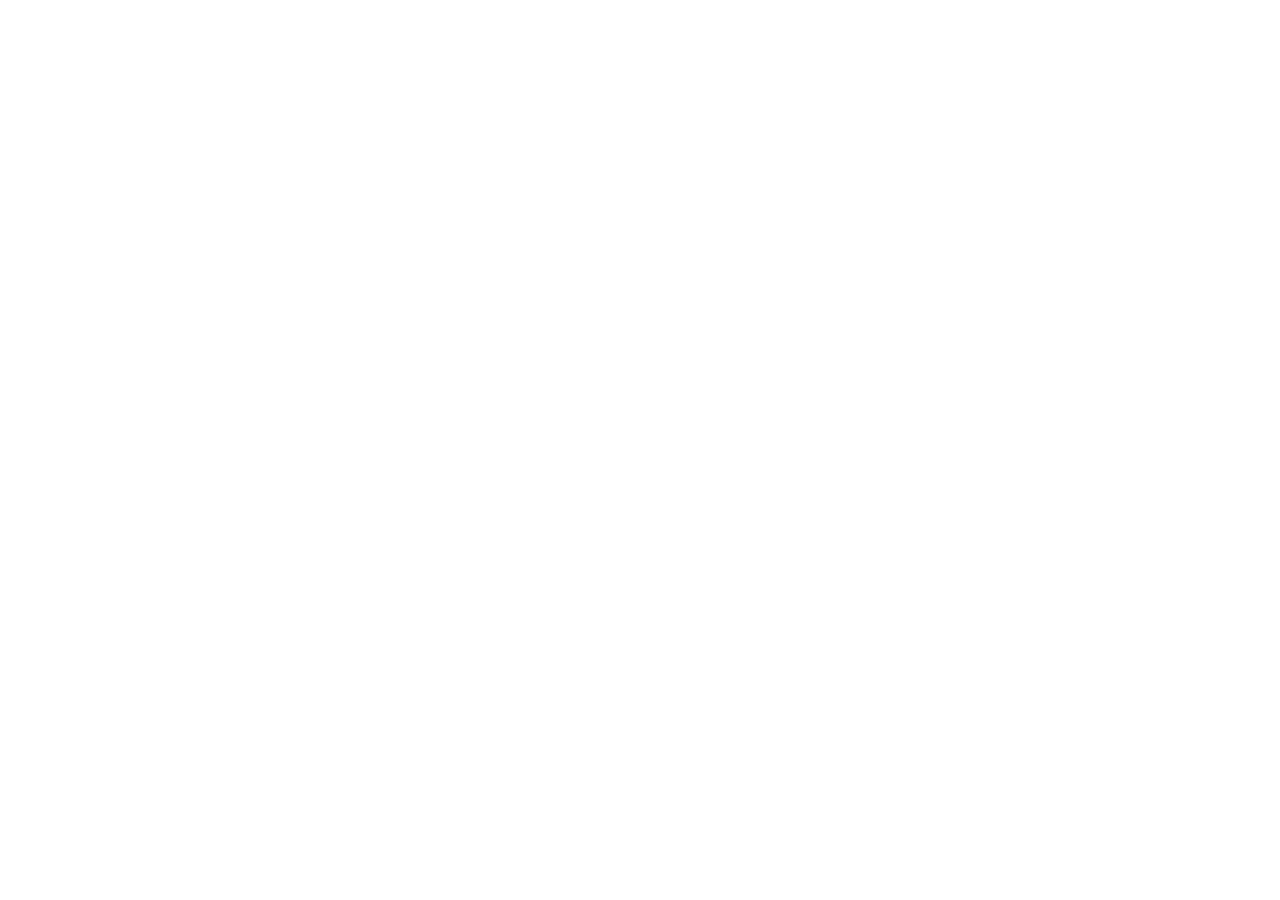
==== docs/index.html @ 8b5d097f "Add files via upload" ====
<!DOCTYPE html>
<html lang="">
  <head>
    <meta charset="UTF-8">
    <link rel="icon" href="/favicon.ico">
    <meta name="viewport" content="width=device-width, initial-scale=1.0">
    <title>Vite App</title>
    <script type="module" crossorigin src="/assets/index-yYYk4JgD.js"></script>
    <link rel="stylesheet" crossorigin href="/assets/index-C8JPGQsf.css">
  </head>
  <body>
    <div id="app"></div>
  </body>
</html>
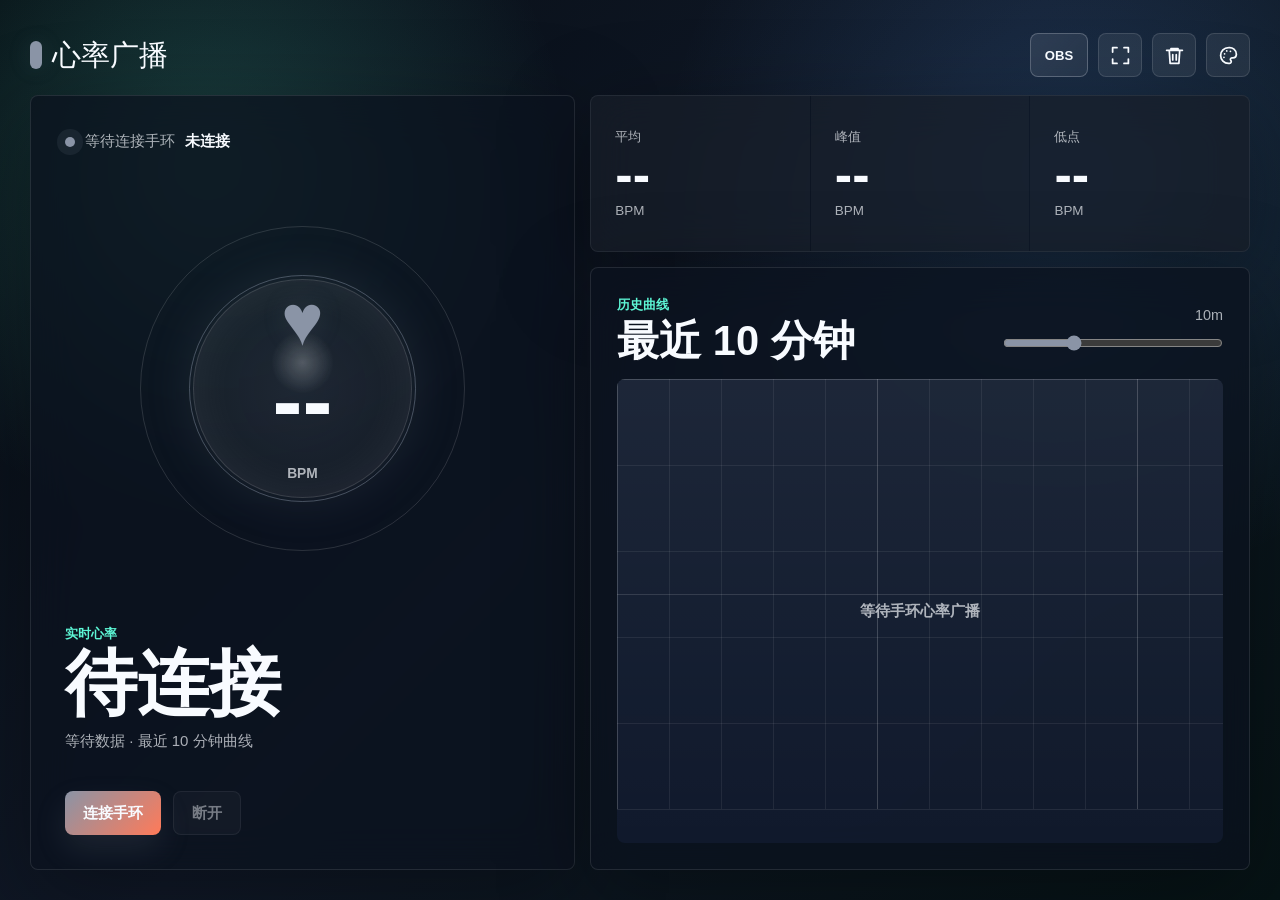
==== commit c2bfc859: "Add files via upload" ====
--- a/docs/index.html
+++ b/docs/index.html
@@ -2,11 +2,11 @@
 <html lang="">
   <head>
     <meta charset="UTF-8">
-    <link rel="icon" href="/favicon.ico">
+    <link rel="icon" href="./favicon.ico">
     <meta name="viewport" content="width=device-width, initial-scale=1.0">
     <title>Vite App</title>
-    <script type="module" crossorigin src="/assets/index-yYYk4JgD.js"></script>
-    <link rel="stylesheet" crossorigin href="/assets/index-C8JPGQsf.css">
+    <script type="module" crossorigin src="./assets/index-B_GvSuzR.js"></script>
+    <link rel="stylesheet" crossorigin href="./assets/index-C8JPGQsf.css">
   </head>
   <body>
     <div id="app"></div>
--- a/docs/assets/index-C8JPGQsf.css
+++ b/docs/assets/index-C8JPGQsf.css
@@ -0,0 +1 @@
+:root{--vt-c-white:#fff;--vt-c-white-soft:#f8f8f8;--vt-c-white-mute:#f2f2f2;--vt-c-black:#181818;--vt-c-black-soft:#222;--vt-c-black-mute:#282828;--vt-c-indigo:#2c3e50;--vt-c-divider-light-1:#3c3c3c4a;--vt-c-divider-light-2:#3c3c3c1f;--vt-c-divider-dark-1:#545454a6;--vt-c-divider-dark-2:#5454547a;--vt-c-text-light-1:var(--vt-c-indigo);--vt-c-text-light-2:#3c3c3ca8;--vt-c-text-dark-1:var(--vt-c-white);--vt-c-text-dark-2:#ebebeba3;--color-background:var(--vt-c-white);--color-background-soft:var(--vt-c-white-soft);--color-background-mute:var(--vt-c-white-mute);--color-border:var(--vt-c-divider-light-2);--color-border-hover:var(--vt-c-divider-light-1);--color-heading:var(--vt-c-text-light-1);--color-text:var(--vt-c-text-light-1);--section-gap:160px}@media (prefers-color-scheme:dark){:root{--color-background:var(--vt-c-black);--color-background-soft:var(--vt-c-black-soft);--color-background-mute:var(--vt-c-black-mute);--color-border:var(--vt-c-divider-dark-2);--color-border-hover:var(--vt-c-divider-dark-1);--color-heading:var(--vt-c-text-dark-1);--color-text:var(--vt-c-text-dark-2)}}*,:before,:after{box-sizing:border-box;margin:0;font-weight:400}body{min-height:100vh;color:var(--color-text);background:var(--color-background);text-rendering:optimizelegibility;-webkit-font-smoothing:antialiased;-moz-osx-font-smoothing:grayscale;font-family:Inter,-apple-system,BlinkMacSystemFont,Segoe UI,Roboto,Oxygen,Ubuntu,Cantarell,Fira Sans,Droid Sans,Helvetica Neue,sans-serif;font-size:15px;line-height:1.6;transition:color .5s,background-color .5s}#app{height:100vh;min-height:0;overflow:hidden}body.obs-transparent-body{background:0 0}body.obs-blue-body{background:#061a3a}.obs-overlay{--obs-accent:#ff224f;width:360px;height:150px;color:var(--obs-accent);grid-template-rows:62px 1fr;padding:10px 14px;display:grid;overflow:hidden}.obs-overlay.tone-green{--obs-accent:#35e38b}.obs-overlay.bg-transparent{background:0 0}.obs-overlay.bg-blue{background-color:#061a3a;background-image:linear-gradient(#ffffff14 1px,#0000 1px),linear-gradient(90deg,#ffffff14 1px,#0000 1px),none;background-position:0 0,0 0,0 0;background-repeat:repeat,repeat,repeat;background-size:24px 24px;background-attachment:scroll,scroll,scroll;background-origin:padding-box,padding-box,padding-box;background-clip:border-box,border-box,border-box}.obs-bpm-row{min-width:0;text-shadow:0 0 8px color-mix(in srgb, var(--obs-accent) 82%, transparent), 0 0 18px color-mix(in srgb, var(--obs-accent) 44%, transparent);align-items:baseline;gap:8px;display:flex}.obs-bpm{font-size:54px;font-weight:900;line-height:1}.obs-unit{letter-spacing:0;font-size:18px;font-weight:900}.obs-line-chart{width:100%;height:78px;overflow:visible}.obs-line-chart polyline{stroke:var(--obs-accent);stroke-width:2px;stroke-linecap:square;stroke-linejoin:miter;vector-effect:non-scaling-stroke;filter:drop-shadow(0 0 8px color-mix(in srgb, var(--obs-accent) 75%, transparent))}.dashboard{--accent:#ff4d6d;--accent-soft:#ff4d6d2e;--secondary:#21c9a7;--ink:#f8fbff;--muted:#f8fbffad;--panel:#0c121ebd;--panel-strong:#121c2fe0;height:100vh;min-height:0;color:var(--ink);background:radial-gradient(circle at 14% 18%,#ff4d6d2e,#0000 28%),radial-gradient(circle at 86% 12%,#21c9a729,#0000 30%),linear-gradient(135deg,#090b12 0%,#111827 48%,#10151c 100%);grid-template-rows:50px minmax(108px,.26fr) minmax(0,1fr);grid-template-columns:minmax(320px,.95fr) minmax(360px,1.15fr);gap:clamp(10px,1.7vh,18px);padding:clamp(12px,2.6vw,30px);display:grid;overflow:hidden}.dashboard.theme-lava{--accent:#ff174d;--accent-soft:#ff174d3d;--secondary:#ff6b81;--panel:#12080cc7;--panel-strong:#1c0a10e6;background:linear-gradient(#ff174d14 1px,#0000 1px) 0 0/42px 42px,linear-gradient(90deg,#ff174d14 1px,#0000 1px) 0 0/42px 42px,radial-gradient(circle at 50% 16%,#ff174d33,#0000 30%),linear-gradient(135deg,#070304 0%,#16070b 46%,#050608 100%)}.dashboard.theme-forest{--accent:#35e38b;--accent-soft:#35e38b33;--secondary:#a6ffcb;--panel:#081510c7;--panel-strong:#091f16e6;background:radial-gradient(circle at 16% 18%,#35e38b29,#0000 28%),radial-gradient(circle at 82% 18%,#a6ffcb1f,#0000 28%),linear-gradient(135deg,#03100b 0%,#0a2017 48%,#04120d 100%)}.dashboard.theme-aurora{--secondary:#5df6d5;background:radial-gradient(circle at 16% 18%,#5df6d533,#0000 28%),radial-gradient(circle at 84% 20%,#59a7ff2e,#0000 32%),linear-gradient(135deg,#060d13 0%,#101827 48%,#061315 100%)}.dashboard.warm{--accent:#ffb020;--accent-soft:#ffb02033}.dashboard.active{--accent:#21c9a7;--accent-soft:#21c9a72e}.dashboard.calm{--accent:#59a7ff;--accent-soft:#59a7ff2e}.dashboard.idle{--accent:#8a94a6;--accent-soft:#8a94a624}.dashboard.danger{--accent:#ff4d6d;--accent-soft:#ff4d6d3d}.dashboard.theme-lava.danger,.dashboard.theme-lava.warm,.dashboard.theme-lava.active,.dashboard.theme-lava.calm,.dashboard.theme-lava.idle{--accent:#ff174d;--accent-soft:#ff174d42}.dashboard.theme-forest.danger,.dashboard.theme-forest.warm,.dashboard.theme-forest.active,.dashboard.theme-forest.calm,.dashboard.theme-forest.idle{--accent:#35e38b;--accent-soft:#35e38b38}.hero-panel,.metrics-panel,.chart-panel{background:var(--panel);-webkit-backdrop-filter:blur(22px);backdrop-filter:blur(22px);border:1px solid #ffffff1a;box-shadow:0 24px 90px #00000057}.app-chrome{z-index:5;grid-column:1/-1;justify-content:space-between;align-items:center;gap:16px;min-height:50px;display:flex;position:relative}.app-title{min-width:0;color:var(--ink);align-items:center;gap:10px;font-size:clamp(1.2rem,3vw,1.8rem);font-weight:900;display:inline-flex}.title-mark{background:var(--accent);width:12px;height:28px;box-shadow:0 0 24px var(--accent-soft);border-radius:999px}.toolbar{flex-shrink:0;align-items:center;gap:10px;display:inline-flex;position:relative}.icon-button{background:#ffffff12;border:1px solid #ffffff1f;place-items:center;width:44px;height:44px;min-height:44px;padding:0;display:inline-grid}.icon-button svg{fill:none;stroke:currentColor;stroke-width:2px;stroke-linecap:round;stroke-linejoin:round;width:21px;height:21px}.theme-picker,.obs-picker{position:relative}.obs-button{border:1px solid color-mix(in srgb, var(--accent) 30%, #ffffff1f);background:linear-gradient(135deg, color-mix(in srgb, var(--accent) 20%, transparent), #ffffff0f);min-width:58px;height:44px;min-height:44px;color:var(--ink);border-radius:8px;padding:0 12px;font-size:.82rem;font-weight:900}.theme-menu,.obs-menu{z-index:10;-webkit-backdrop-filter:blur(18px);backdrop-filter:blur(18px);background:#0a0e18f0;border:1px solid #ffffff21;border-radius:8px;gap:6px;width:158px;padding:8px;display:grid;position:absolute;top:calc(100% + 10px);right:0;box-shadow:0 18px 42px #0000005c}.obs-menu{width:178px}.theme-option{width:100%;min-height:36px;color:var(--ink);text-align:left;background:0 0;border-radius:6px;align-items:center;gap:10px;padding:0 8px;font-size:.92rem;display:flex}.obs-option{width:100%;min-height:38px;color:var(--ink);text-align:left;background:0 0;border-radius:6px;align-items:center;gap:10px;padding:0 8px;font-size:.9rem;display:flex}.obs-option:hover{background:#ffffff17}.obs-swatch{background:0 0;border:1px solid #ffffff38;border-radius:4px;width:22px;height:16px;box-shadow:inset 0 -6px #ff224f}.obs-swatch.obs-blue{background:#061a3a}.obs-swatch.obs-green{box-shadow:inset 0 -6px #35e38b}.theme-option.selected,.theme-option:hover{background:#ffffff17}.theme-swatch{border-radius:999px;width:18px;height:18px;box-shadow:inset 0 0 0 1px #ffffff47}.swatch-lava{background:linear-gradient(135deg,#ff174d,#5b070f)}.swatch-aurora{background:linear-gradient(135deg,#5df6d5,#59a7ff)}.swatch-forest{background:linear-gradient(135deg,#35e38b,#083d26)}.hero-panel{border-radius:8px;grid-row:2/span 2;align-content:space-between;gap:clamp(10px,1.8vh,22px);min-height:0;padding:clamp(16px,2.8vw,34px);display:grid;position:relative;overflow:hidden}.hero-panel:before{content:"";pointer-events:none;background-color:#0000;background-image:linear-gradient(90deg,#0000 49%,#ffffff0f 50%,#0000 51%),linear-gradient(#0000 49%,#ffffff0d 50%,#0000 51%);background-position:0 0,0 0;background-repeat:repeat,repeat;background-size:46px 46px;background-attachment:scroll,scroll;background-origin:padding-box,padding-box;background-clip:border-box,border-box;position:absolute;inset:12%;-webkit-mask-image:radial-gradient(circle,#000,#0000 68%);mask-image:radial-gradient(circle,#000,#0000 68%)}.status-row{z-index:1;color:var(--muted);flex-wrap:wrap;align-items:center;gap:10px;font-size:.92rem;display:flex;position:relative}.status-row strong{color:var(--ink);font-weight:700}.live-dot{background:var(--secondary);border-radius:999px;width:10px;height:10px;animation:1.6s ease-in-out infinite blink;box-shadow:0 0 0 8px #21c9a71f}.pulse-stage{z-index:1;aspect-ratio:1;place-items:center;width:min(72vw,42vh,400px);margin:8px auto;display:grid;position:relative}.orbit{transform:scale(var(--pulse-scale));animation:orbitPulse var(--beat-duration) ease-out infinite;border:1px solid #ffffff21;border-radius:50%;position:absolute;inset:7%}.orbit-two{border-color:color-mix(in srgb, var(--accent) 46%, transparent);animation-delay:calc(var(--beat-duration) * -.32);inset:20%}.heart-core{aspect-ratio:1;background:radial-gradient(circle at 50% 38%, #ffffff3d, transparent 18%), radial-gradient(circle, var(--accent-soft), #ffffff0d 58%, #ffffff05);width:58%;box-shadow:0 0 52px var(--accent-soft), inset 0 0 44px #ffffff14;animation:heartBeat var(--beat-duration) ease-in-out infinite;border:1px solid #ffffff29;border-radius:50%;place-items:center;display:grid;position:relative}.dashboard.idle .heart-core,.dashboard.idle .orbit,.dashboard.idle .live-dot{animation-play-state:paused}.dashboard.idle .live-dot{background:#8a94a6;box-shadow:0 0 0 8px #8a94a61a}.heart-symbol{color:var(--accent);text-shadow:0 0 28px var(--accent-soft);font-size:clamp(2.8rem,8vh,5.2rem);line-height:.8}.bpm-value{color:var(--ink);margin-top:-8px;font-size:clamp(3rem,10vh,6.2rem);font-weight:900;line-height:.82}.bpm-label{color:var(--muted);font-size:.86rem;font-weight:800}.hero-copy{z-index:1;position:relative}.hero-copy p,.panel-heading p{color:var(--secondary);margin-bottom:4px;font-size:.84rem;font-weight:800}.hero-copy h1{margin:0;font-size:clamp(2.3rem,8vh,5.6rem);font-weight:900;line-height:.95}.hero-copy span{color:var(--muted);margin-top:12px;display:block}.hero-actions{z-index:1;flex-wrap:wrap;gap:12px;display:flex;position:relative}button{min-height:44px;color:var(--ink);font:inherit;cursor:pointer;border:0;border-radius:8px;padding:0 18px;font-weight:800;transition:transform .2s,opacity .2s,background .2s}button:hover:not(:disabled){transform:translateY(-1px)}button:disabled{cursor:not-allowed;opacity:.45}.primary-action{background:linear-gradient(135deg, var(--accent), #ff7a59);box-shadow:0 14px 32px var(--accent-soft)}.ghost-action{background:#ffffff12;border:1px solid #ffffff24}.error-text{z-index:1;color:#ffd1dc;font-size:.9rem;position:relative}.metrics-panel{border-radius:8px;grid-template-columns:repeat(3,minmax(0,1fr));gap:1px;min-height:0;display:grid;overflow:hidden}.metric{background:#ffffff09;align-content:center;min-width:0;padding:clamp(12px,2.2vw,24px);display:grid}.metric span,.metric small{color:var(--muted);font-size:.84rem}.metric strong{color:var(--ink);font-size:clamp(2rem,5.8vh,4rem);font-weight:900;line-height:1}.chart-panel{border-radius:8px;grid-template-rows:auto minmax(0,1fr);gap:18px;min-height:0;padding:clamp(14px,2.4vw,26px);display:grid}.panel-heading{justify-content:space-between;align-items:center;gap:16px;display:flex}.panel-heading h2{color:var(--ink);font-size:clamp(1.6rem,4vw,2.6rem);font-weight:900;line-height:1}.range-control{min-width:min(220px,42vw);color:var(--muted);justify-items:end;gap:8px;font-size:.9rem;font-weight:800;display:grid}.range-control input{width:100%;accent-color:var(--accent)}.chart-shell{background:linear-gradient(180deg, #ffffff0f, transparent), var(--panel-strong);border-radius:8px;min-height:0;position:relative;overflow:hidden}.chart-scroll{scrollbar-color:var(--accent) #ffffff14;scrollbar-width:thin;position:absolute;inset:0;overflow:auto hidden}.chart-scroll::-webkit-scrollbar{height:8px}.chart-scroll::-webkit-scrollbar-track{background:#ffffff14}.chart-scroll::-webkit-scrollbar-thumb{background:var(--accent);border-radius:999px}.heart-chart,.chart-grid{width:100%;height:calc(100% - 34px);position:absolute;top:0;left:0}.chart-grid{pointer-events:none;background-image:linear-gradient(#ffffff12 1px,#0000 1px),linear-gradient(90deg,#ffffff12 1px,#0000 1px),linear-gradient(#ffffff21 1px,#0000 1px),linear-gradient(90deg,#ffffff21 1px,#0000 1px);background-size:100% 20%,52px 100%,100% 50%,260px 100%}.heart-chart{z-index:2}.ecg-line{stroke:var(--accent);stroke-width:1.45px;stroke-linecap:square;stroke-linejoin:miter;vector-effect:non-scaling-stroke;filter:drop-shadow(0 0 6px var(--accent-soft))}.chart-marker{outline:none}.marker-hit{fill:#0000;pointer-events:all}.marker-dot{fill:var(--accent);stroke:var(--accent);stroke-width:1px;vector-effect:non-scaling-stroke;opacity:0}.chart-marker:focus .marker-dot,.chart-marker:hover .marker-dot{fill:var(--accent);opacity:1}.chart-axis{z-index:3;border-top:1px solid #ffffff14;min-width:100%;height:34px;position:absolute;bottom:0;left:0}.axis-tick{color:var(--muted);white-space:nowrap;font-size:.74rem;font-weight:700;position:absolute;top:9px;transform:translate(-50%)}.chart-tooltip{z-index:4;border:1px solid color-mix(in srgb, var(--accent) 46%, #ffffff29);min-width:106px;color:var(--ink);pointer-events:none;background:#05090eeb;border-radius:6px;gap:2px;padding:8px 10px;display:grid;position:absolute;transform:translate(-50%,calc(-100% - 16px));box-shadow:0 14px 28px #0000005c}.chart-tooltip strong{color:var(--accent);font-size:.96rem;font-weight:900}.chart-tooltip span{color:var(--muted);font-size:.76rem;font-weight:700}.empty-chart{z-index:2;color:var(--muted);place-items:center;font-weight:800;display:grid;position:absolute;inset:0}@keyframes heartBeat{0%,to{transform:scale(1)}18%{transform:scale(1.08)}34%{transform:scale(.98)}50%{transform:scale(1.04)}}@keyframes orbitPulse{0%{opacity:.84;transform:scale(.86)}to{opacity:0;transform:scale(1.18)}}@keyframes blink{0%,to{opacity:1}50%{opacity:.45}}@media (width<=900px){.dashboard{grid-template-rows:44px minmax(0,1fr) minmax(76px,.22fr) minmax(0,.78fr);grid-template-columns:1fr;gap:10px;overflow:hidden}.hero-panel{grid-row:auto;min-height:0}.metrics-panel{min-height:0}}@media (width<=560px){.dashboard{grid-template-rows:42px minmax(0,1fr) minmax(72px,.2fr) minmax(0,.72fr);padding:10px}.app-chrome{gap:8px;min-height:42px}.app-title{font-size:1rem}.toolbar{gap:6px}.icon-button{width:38px;height:38px;min-height:38px}.obs-button{min-width:48px;height:38px;min-height:38px;padding:0 8px;font-size:.72rem}.metrics-panel{grid-template-columns:repeat(3,minmax(0,1fr))}.panel-heading{flex-direction:column;align-items:flex-start}.range-control{justify-items:start;width:100%}.chart-shell{min-height:0}}
